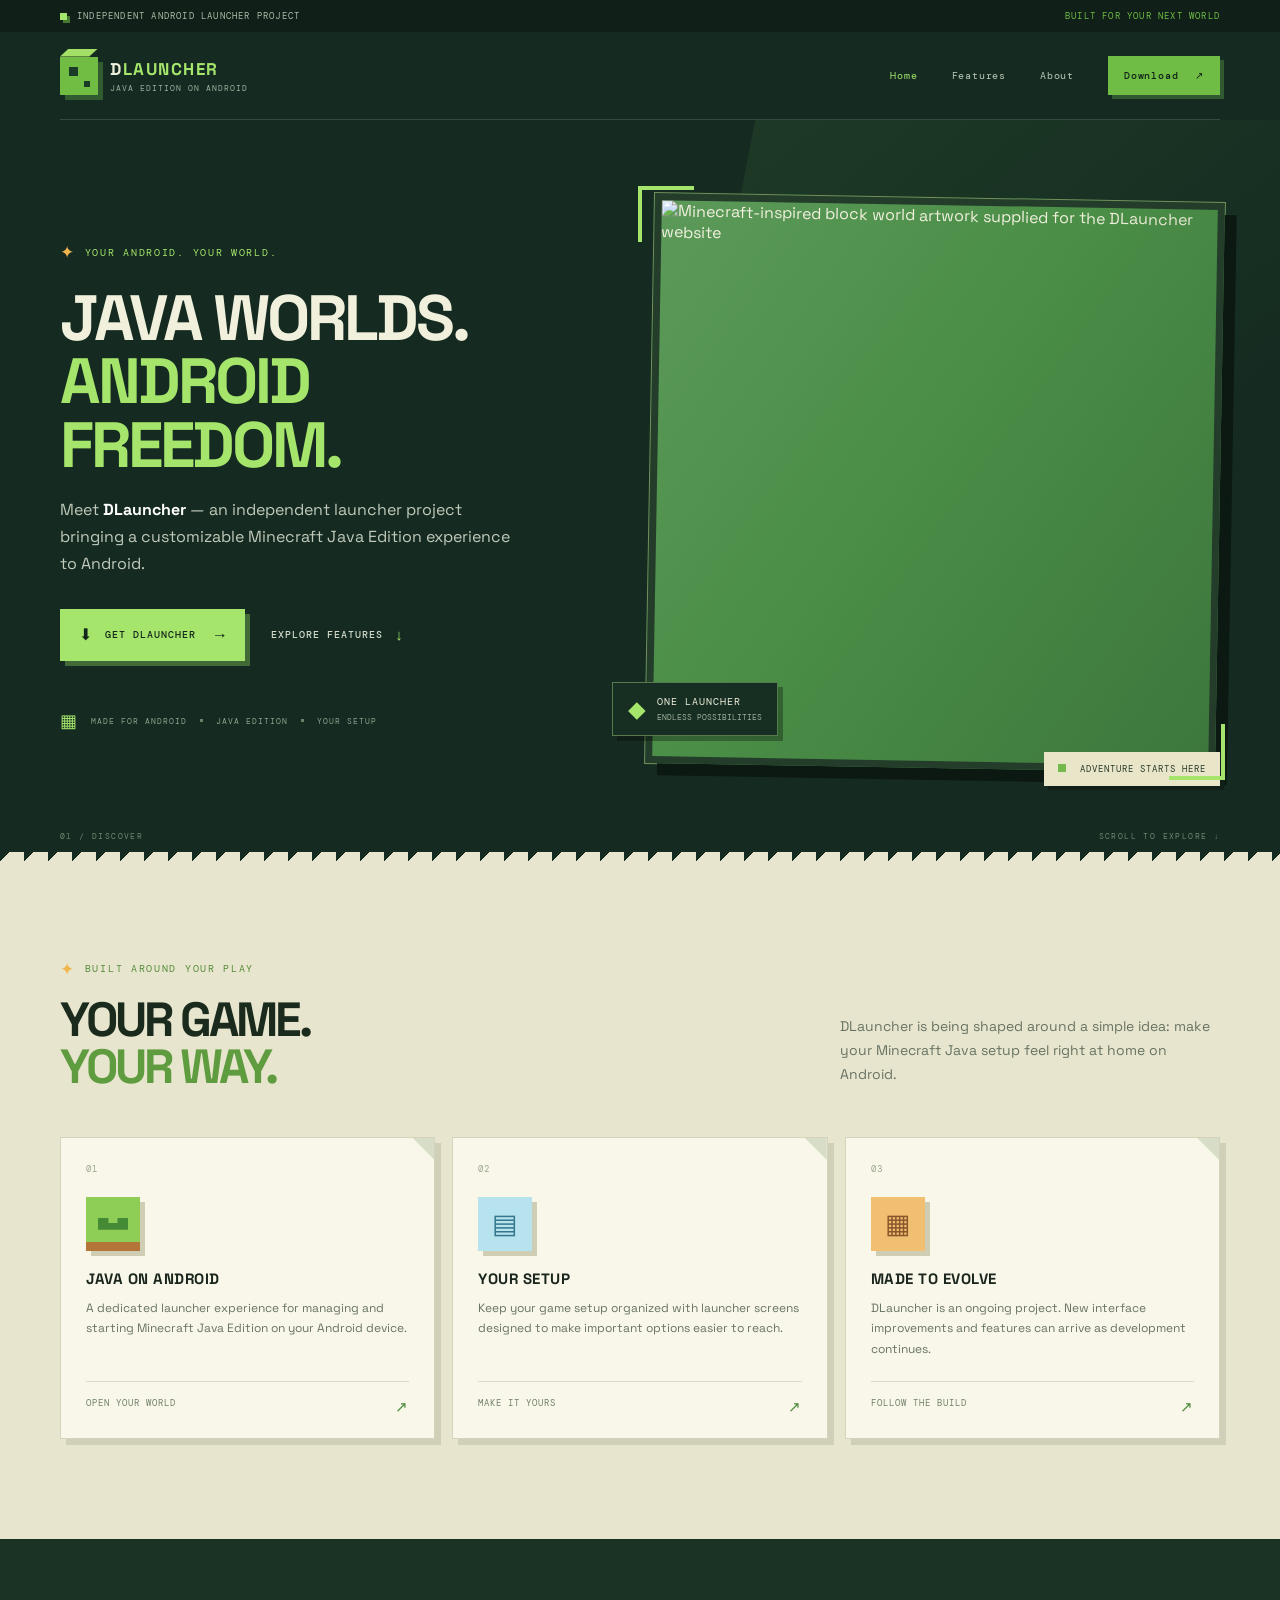
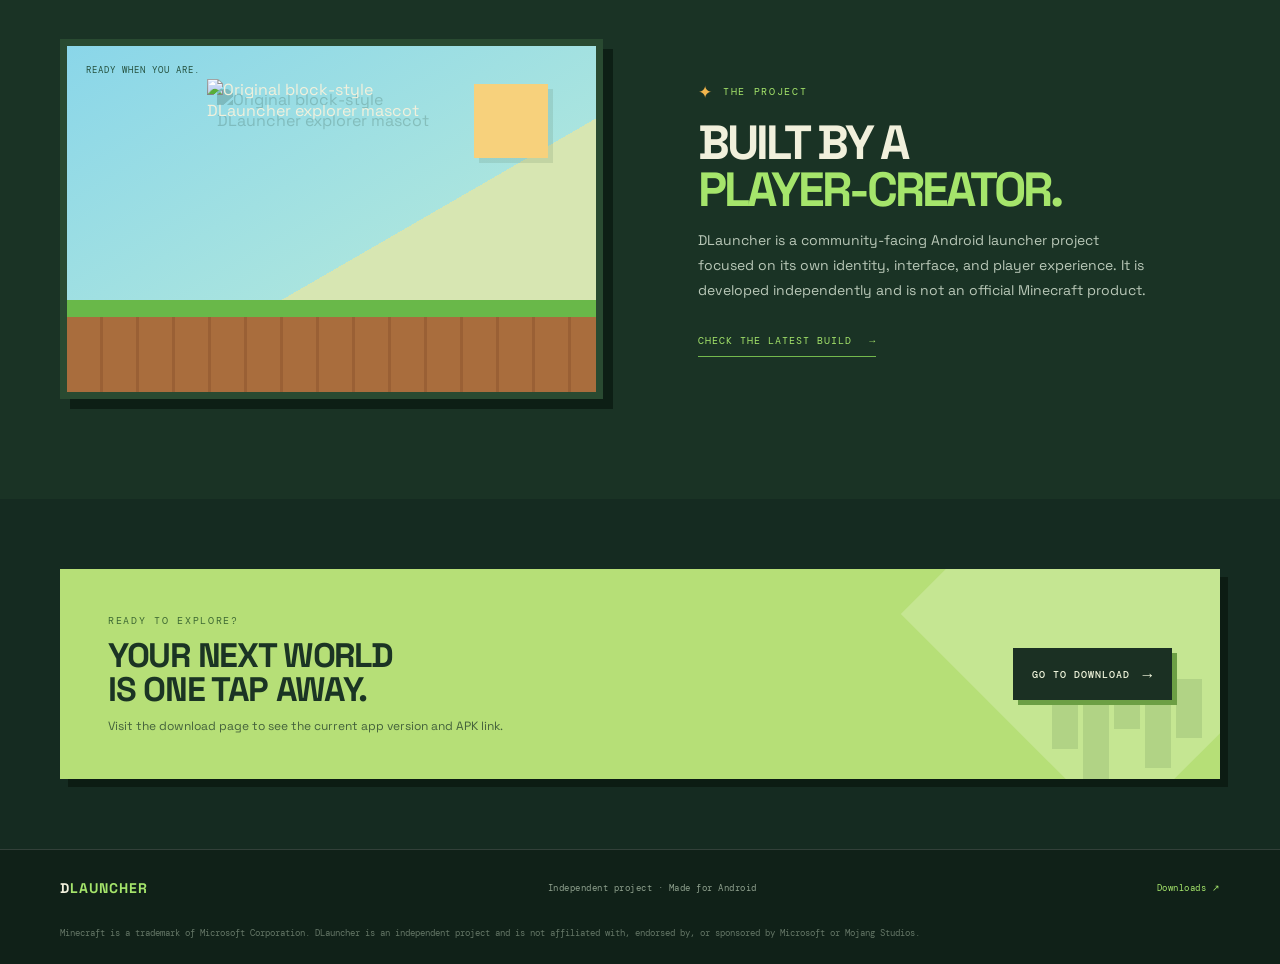
==== index.html @ 3d2bab4a "Add files via upload" ====
<!doctype html>
<html lang="en">
<head>
  <meta charset="utf-8">
  <meta name="viewport" content="width=device-width, initial-scale=1">
  <meta name="theme-color" content="#152b21">
  <meta name="description" content="DLauncher is an independent Android launcher project for Minecraft Java Edition. Explore the project and download the latest APK.">
  <meta property="og:title" content="DLauncher — Java worlds on Android">
  <meta property="og:description" content="A custom Android launcher experience for Minecraft Java Edition.">
  <meta property="og:image" content="assets/dlauncher-hero.jpg">
  <title>DLauncher — Java worlds on Android</title>
  <link rel="icon" href="assets/favicon.svg" type="image/svg+xml">
  <link rel="stylesheet" href="styles.css">
  <script src="app.js" defer></script>
</head>
<body>
  <div class="top-strip"><span class="pixel-dot"></span> INDEPENDENT ANDROID LAUNCHER PROJECT <span class="top-strip-right">BUILT FOR YOUR NEXT WORLD</span></div>
  <header class="site-header wrap">
    <a class="brand" href="index.html" aria-label="DLauncher home">
      <span class="brand-cube" aria-hidden="true"><i></i><b></b></span>
      <span class="brand-word">D<span>LAUNCHER</span><small>JAVA EDITION ON ANDROID</small></span>
    </a>
    <nav class="main-nav" aria-label="Main navigation">
      <a class="active" href="index.html">Home</a>
      <a href="#features">Features</a>
      <a href="#about">About</a>
      <a class="nav-download" href="download.html">Download <span>↗</span></a>
    </nav>
  </header>

  <main>
    <section class="hero wrap">
      <div class="hero-copy">
        <div class="eyebrow"><span class="eyebrow-mark">✦</span> YOUR ANDROID. YOUR WORLD.</div>
        <h1>JAVA WORLDS.<br><span>ANDROID FREEDOM.</span></h1>
        <p class="hero-lede">Meet <strong>DLauncher</strong> — an independent launcher project bringing a customizable Minecraft Java Edition experience to Android.</p>
        <div class="hero-actions">
          <a class="button button-primary" href="download.html"><span class="button-icon">⬇</span> GET DLAUNCHER <span class="button-arrow">→</span></a>
          <a class="button button-quiet" href="#features">EXPLORE FEATURES <span>↓</span></a>
        </div>
        <div class="hero-proof"><span class="proof-icon">▦</span><span>MADE FOR ANDROID</span><span class="proof-divider"></span><span>JAVA EDITION</span><span class="proof-divider"></span><span>YOUR SETUP</span></div>
      </div>
      <div class="hero-art-shell">
        <div class="art-corner art-corner-a"></div><div class="art-corner art-corner-b"></div>
        <div class="hero-art-frame"><img src="assets/dlauncher-hero.jpg" alt="Minecraft-inspired block world artwork supplied for the DLauncher website"></div>
        <div class="art-label"><span class="label-square"></span> ADVENTURE STARTS HERE</div>
        <div class="floating-chip"><span class="chip-cube">◆</span><span><b>ONE LAUNCHER</b><small>ENDLESS POSSIBILITIES</small></span></div>
      </div>
      <div class="hero-bottom-line"><span>01 / DISCOVER</span><span>SCROLL TO EXPLORE ↓</span></div>
    </section>

    <section class="feature-section" id="features">
      <div class="wrap section-inner">
        <div class="section-heading">
          <div><div class="eyebrow"><span class="eyebrow-mark">✦</span> BUILT AROUND YOUR PLAY</div><h2>YOUR GAME.<br><span>YOUR WAY.</span></h2></div>
          <p>DLauncher is being shaped around a simple idea: make your Minecraft Java setup feel right at home on Android.</p>
        </div>
        <div class="feature-grid">
          <article class="feature-card feature-green"><div class="feature-number">01</div><div class="feature-icon icon-grass"><span></span></div><h3>JAVA ON ANDROID</h3><p>A dedicated launcher experience for managing and starting Minecraft Java Edition on your Android device.</p><div class="card-bottom">OPEN YOUR WORLD <span>↗</span></div></article>
          <article class="feature-card feature-blue"><div class="feature-number">02</div><div class="feature-icon icon-sliders">▤</div><h3>YOUR SETUP</h3><p>Keep your game setup organized with launcher screens designed to make important options easier to reach.</p><div class="card-bottom">MAKE IT YOURS <span>↗</span></div></article>
          <article class="feature-card feature-orange"><div class="feature-number">03</div><div class="feature-icon icon-cube">▦</div><h3>MADE TO EVOLVE</h3><p>DLauncher is an ongoing project. New interface improvements and features can arrive as development continues.</p><div class="card-bottom">FOLLOW THE BUILD <span>↗</span></div></article>
        </div>
      </div>
    </section>

    <section class="showcase-section" id="about">
      <div class="wrap showcase-grid">
        <div class="mascot-panel">
          <div class="mascot-sun"></div><div class="mascot-ground"></div>
          <img src="assets/dlauncher-mascot.svg" alt="Original block-style DLauncher explorer mascot">
          <span class="mascot-caption">READY WHEN YOU ARE.</span>
        </div>
        <div class="showcase-copy"><div class="eyebrow"><span class="eyebrow-mark">✦</span> THE PROJECT</div><h2>BUILT BY A<br><span>PLAYER-CREATOR.</span></h2><p>DLauncher is a community-facing Android launcher project focused on its own identity, interface, and player experience. It is developed independently and is not an official Minecraft product.</p><a class="text-link" href="download.html">CHECK THE LATEST BUILD <span>→</span></a></div>
      </div>
    </section>

    <section class="download-banner wrap">
      <div class="banner-blocks" aria-hidden="true"><i></i><i></i><i></i><i></i><i></i></div>
      <div><div class="eyebrow eyebrow-light">READY TO EXPLORE?</div><h2>YOUR NEXT WORLD<br>IS ONE TAP AWAY.</h2><p>Visit the download page to see the current app version and APK link.</p></div>
      <a class="button button-dark" href="download.html">GO TO DOWNLOAD <span>→</span></a>
    </section>
  </main>

  <footer class="site-footer"><div class="wrap footer-inner"><a class="footer-brand" href="index.html">D<span>LAUNCHER</span></a><p>Independent project · Made for Android</p><a href="download.html">Downloads ↗</a></div><div class="wrap legal-note">Minecraft is a trademark of Microsoft Corporation. DLauncher is an independent project and is not affiliated with, endorsed by, or sponsored by Microsoft or Mojang Studios.</div></footer>
</body>
</html>
---- styles.css ----
@import url('https://fonts.googleapis.com/css2?family=DM+Mono:wght@400;500&family=Space+Grotesk:wght@400;500;600;700&display=swap');
:root{--forest:#152b21;--forest2:#203d2d;--green:#6fbd45;--lime:#a5e56b;--cream:#f1f0dc;--paper:#e7e5cd;--ink:#19251d;--muted:#aeb9a8;--line:rgba(255,255,255,.14);--orange:#f0a347;--blue:#6bc8ed;--mono:'DM Mono','Courier New',monospace;--display:'Space Grotesk',Arial,sans-serif}
*{box-sizing:border-box}html{scroll-behavior:smooth}body{margin:0;background:var(--forest);color:var(--cream);font-family:var(--display);overflow-x:hidden}a{color:inherit;text-decoration:none}.wrap{width:min(1160px,calc(100% - 48px));margin-inline:auto}.top-strip{height:32px;padding:0 max(24px,calc((100% - 1160px)/2));display:flex;align-items:center;gap:10px;background:#101f18;color:#aebba9;font:9px var(--mono);letter-spacing:1.2px}.top-strip-right{margin-left:auto;color:#6fbd45}.pixel-dot{width:7px;height:7px;background:var(--lime);box-shadow:3px 3px 0 #467a31}.site-header{height:88px;display:flex;align-items:center;justify-content:space-between;border-bottom:1px solid var(--line)}.brand{display:flex;align-items:center;gap:12px}.brand-cube{position:relative;width:38px;height:38px;background:#71bd44;transform:rotate(0deg);box-shadow:5px 5px 0 #315c31}.brand-cube:before{content:'';position:absolute;left:0;top:-8px;width:38px;height:8px;background:#a4df68;clip-path:polygon(0 100%,23% 0,100% 0,77% 100%)}.brand-cube i{position:absolute;width:9px;height:9px;left:9px;top:10px;background:#193b27}.brand-cube b{position:absolute;width:6px;height:6px;right:8px;bottom:8px;background:#193b27}.brand-word{font:700 17px var(--display);letter-spacing:1.5px}.brand-word>span{color:var(--lime)}.brand-word small{display:block;margin-top:3px;color:#9dad9c;font:8px var(--mono);letter-spacing:1px}.main-nav{display:flex;align-items:center;gap:34px;color:#bdc8b9;font:10px var(--mono);letter-spacing:.8px}.main-nav a{transition:color .2s}.main-nav a:hover,.main-nav a.active{color:var(--lime)}.main-nav .nav-download{padding:13px 16px;background:var(--green);color:#102117;box-shadow:4px 4px 0 #315a31;font-weight:500}.nav-download span{margin-left:10px}.hero{position:relative;min-height:600px;padding:66px 0 76px;display:grid;grid-template-columns:.95fr 1.05fr;align-items:center;gap:52px}.hero:before{content:'';position:absolute;z-index:-1;right:-13vw;top:0;width:58vw;height:100%;background:linear-gradient(140deg,rgba(87,158,72,.14),transparent 58%);clip-path:polygon(15% 0,100% 0,100% 82%,54% 100%,0 76%)}.eyebrow{display:flex;align-items:center;gap:9px;color:var(--lime);font:10px var(--mono);letter-spacing:1.7px}.eyebrow-mark{font-size:17px;color:#f1b54d}.hero h1,.section-heading h2,.showcase-copy h2,.download-intro h1,.download-banner h2{margin:24px 0 19px;font:700 clamp(38px,5vw,67px)/.99 var(--display);letter-spacing:-3px}.hero h1 span,.section-heading h2 span,.showcase-copy h2 span,.download-intro h1 span{color:var(--lime)}.hero-lede{max-width:450px;color:#c1cabb;font-size:16px;line-height:1.7}.hero-lede strong{color:white}.hero-actions{display:flex;flex-wrap:wrap;align-items:center;gap:22px;margin-top:31px}.button{min-height:52px;padding:0 19px;display:inline-flex;align-items:center;justify-content:center;gap:12px;font:500 10px var(--mono);letter-spacing:1px;transition:transform .2s,filter .2s;cursor:pointer}.button:hover{transform:translate(-2px,-2px);filter:brightness(1.08)}.button-primary{background:var(--lime);color:#15271c;box-shadow:5px 5px 0 #416a36}.button-icon{font-size:16px}.button-arrow{font-size:16px;margin-left:7px}.button-quiet{padding-inline:4px;color:#d1d9cb}.button-quiet span{color:var(--lime);font-size:15px}.hero-proof{display:flex;align-items:center;gap:13px;margin-top:48px;color:#8fa18d;font:8px var(--mono);letter-spacing:1px}.proof-icon{font-size:18px;color:var(--lime)}.proof-divider{width:3px;height:3px;background:#688268}.hero-art-shell{position:relative;padding:12px 0 20px 12px}.hero-art-frame{position:relative;overflow:hidden;border:7px solid #243d2b;box-shadow:12px 12px 0 #0b1912,0 0 0 1px #71915b;transform:rotate(1deg);background:#4a8e47}.hero-art-frame:after{content:'';position:absolute;inset:0;pointer-events:none;background:linear-gradient(125deg,rgba(255,255,255,.1),transparent 45%,rgba(5,18,12,.19))}.hero-art-frame img{display:block;width:100%;aspect-ratio:1/1;object-fit:cover}.art-corner{position:absolute;width:56px;height:56px;border:4px solid var(--lime);z-index:2}.art-corner-a{top:0;left:0;border-right:0;border-bottom:0}.art-corner-b{bottom:8px;right:-5px;border-left:0;border-top:0}.art-label{position:absolute;right:0;bottom:2px;background:#e9e5c9;color:#273b28;padding:11px 14px;font:9px var(--mono);letter-spacing:1px;box-shadow:4px 4px 0 #101f18}.label-square{display:inline-block;width:8px;height:8px;margin-right:8px;background:#70b94a}.floating-chip{position:absolute;left:-26px;bottom:52px;display:flex;align-items:center;gap:11px;padding:11px 15px;background:#172e22;border:1px solid #577a4d;box-shadow:5px 5px 0 rgba(0,0,0,.3)}.chip-cube{color:var(--lime);font-size:23px}.floating-chip b,.floating-chip small{display:block}.floating-chip b{font:10px var(--mono);letter-spacing:1px}.floating-chip small{margin-top:4px;color:#9eae9b;font:8px var(--mono)}.hero-bottom-line{position:absolute;bottom:23px;left:0;right:0;display:flex;justify-content:space-between;color:#718673;font:8px var(--mono);letter-spacing:1.4px}.feature-section{background:var(--paper);color:var(--ink);padding:94px 0 100px;position:relative}.feature-section:before{content:'';height:12px;position:absolute;top:-12px;left:0;right:0;background:linear-gradient(135deg,transparent 25%,var(--paper) 25%) 0 0/24px 12px repeat-x}.section-heading{display:flex;justify-content:space-between;align-items:end;margin-bottom:46px}.section-heading .eyebrow{color:#548c39}.section-heading h2,.showcase-copy h2{font-size:48px;margin:16px 0 0;color:#1a2b1e}.section-heading h2 span,.showcase-copy h2 span{color:#5e9c3f}.section-heading>p{max-width:380px;margin:0 0 4px;color:#687364;font-size:14px;line-height:1.7}.feature-grid{display:grid;grid-template-columns:repeat(3,1fr);gap:17px}.feature-card{min-height:300px;padding:25px 25px 21px;position:relative;background:#f8f7e9;border:1px solid #d4d4bc;box-shadow:6px 6px 0 #d0d0b9;display:flex;flex-direction:column}.feature-card:after{content:'';position:absolute;right:0;top:0;width:22px;height:22px;background:#d8ddc8;clip-path:polygon(0 0,100% 0,100% 100%)}.feature-number{color:#9da58f;font:9px var(--mono);letter-spacing:1px}.feature-icon{width:54px;height:54px;margin:22px 0 18px;display:grid;place-items:center;font-size:27px}.icon-grass{background:#8fce56;box-shadow:inset 0 -9px #b47638,5px 5px 0 #cfceb4}.icon-grass span{width:30px;height:12px;background:#458b36;clip-path:polygon(0 100%,0 0,35% 0,35% 45%,65% 45%,65% 0,100% 0,100% 100%)}.icon-sliders{background:#b7e3ef;color:#34768b;box-shadow:5px 5px 0 #cfceb4}.icon-cube{background:#f1bf72;color:#8b562b;box-shadow:5px 5px 0 #cfceb4}.feature-card h3{margin:0 0 10px;font:700 15px var(--display);letter-spacing:.5px}.feature-card p{margin:0 0 22px;color:#687364;font-size:12px;line-height:1.7}.card-bottom{margin-top:auto;padding-top:15px;border-top:1px solid #d9dbc9;color:#718069;font:9px var(--mono);letter-spacing:1px}.card-bottom span{float:right;color:#4c8a39;font-size:15px}.showcase-section{padding:100px 0;background:#1a3325;overflow:hidden}.showcase-grid{display:grid;grid-template-columns:1.02fr .98fr;align-items:center;gap:95px}.mascot-panel{height:360px;position:relative;overflow:hidden;background:linear-gradient(150deg,#8ad6e9 0%,#a9e4df 58%,#d7e6b2 58%);border:7px solid #294a31;box-shadow:10px 10px 0 #0d1f15}.mascot-sun{position:absolute;width:74px;height:74px;right:48px;top:38px;background:#f7d17c;box-shadow:5px 5px 0 rgba(73,111,74,.15)}.mascot-ground{position:absolute;bottom:0;left:0;right:0;height:92px;background:repeating-linear-gradient(90deg,#a96d3d 0 33px,#9a6035 33px 36px);border-top:17px solid #69b849}.mascot-panel img{position:absolute;width:250px;height:285px;left:50%;bottom:28px;transform:translateX(-50%);filter:drop-shadow(10px 10px 0 rgba(25,53,36,.2))}.mascot-caption{position:absolute;top:18px;left:19px;color:#24513e;font:9px var(--mono);letter-spacing:1px}.showcase-copy .eyebrow{color:var(--lime)}.showcase-copy h2{color:#f1f0dc;font-size:48px}.showcase-copy h2 span{color:var(--lime)}.showcase-copy p{max-width:450px;color:#b9c8b8;font-size:14px;line-height:1.8}.text-link{display:inline-block;margin-top:17px;padding-bottom:9px;border-bottom:1px solid #73b94d;color:var(--lime);font:10px var(--mono);letter-spacing:1px}.text-link span{margin-left:10px}.download-banner{position:relative;margin-top:70px;margin-bottom:70px;padding:45px 48px;display:flex;justify-content:space-between;align-items:center;gap:26px;background:#b6df77;color:#1b3424;box-shadow:8px 8px 0 #0c1c13;overflow:hidden}.download-banner:before{content:'';position:absolute;right:-55px;top:-110px;width:310px;height:310px;background:rgba(255,255,255,.2);transform:rotate(45deg)}.download-banner h2{font-size:34px;letter-spacing:-1.3px;margin:12px 0}.download-banner p{margin:0;color:#43613b;font-size:12px}.eyebrow-light{color:#3e6933}.button-dark{position:relative;z-index:1;white-space:nowrap;background:#1b3023;color:#eff4db;box-shadow:5px 5px 0 #6c9f44}.button-dark span{font-size:16px}.banner-blocks{position:absolute;right:18px;bottom:-4px;display:flex;gap:5px;opacity:.13}.banner-blocks i{width:26px;height:70px;background:#345b34}.banner-blocks i:nth-child(2){height:104px}.banner-blocks i:nth-child(3){height:50px}.banner-blocks i:nth-child(4){height:89px}.banner-blocks i:nth-child(5){height:59px}.site-footer{border-top:1px solid var(--line);background:#102118}.footer-inner{min-height:76px;display:flex;align-items:center;justify-content:space-between;gap:20px}.footer-brand{font:700 14px var(--display);letter-spacing:1px}.footer-brand span{color:var(--lime)}.footer-inner p,.footer-inner>a:last-child{color:#8fa18e;font:9px var(--mono);letter-spacing:.5px}.footer-inner>a:last-child{color:var(--lime)}.legal-note{padding:0 0 22px;color:#657767;font:9px/1.7 var(--mono)}
/* download page */
.download-main{padding-top:35px;padding-bottom:76px}.back-link{color:#91a58c;font:9px var(--mono);letter-spacing:1px}.download-layout{display:grid;grid-template-columns:.95fr 1.05fr;gap:80px;align-items:center;padding:46px 0 42px}.download-intro h1{font-size:65px}.download-intro>p{max-width:390px;color:#bdc8b9;font-size:15px;line-height:1.7}.download-mascot{display:flex;align-items:center;gap:12px;margin-top:25px;color:var(--lime);font:9px/1.7 var(--mono);letter-spacing:1px}.download-mascot img{width:92px;height:104px;object-fit:contain;object-position:center bottom}.download-card{background:#f0efdc;color:#1c2d20;padding:27px 29px 25px;box-shadow:9px 9px 0 #0b1a11;position:relative}.download-card:before{content:'';position:absolute;left:-7px;top:16px;bottom:-7px;width:7px;background:#6e9c4c}.download-card-top{display:flex;align-items:center;justify-content:space-between;border-bottom:1px solid #d2d3bf;padding-bottom:18px}.download-tag{display:flex;align-items:center;gap:8px;color:#527e3c;font:9px var(--mono);letter-spacing:1px}.download-tag i{width:7px;height:7px;background:#73b94d;box-shadow:2px 2px 0 #c4d9a8}.download-dots{color:#9ca58f;letter-spacing:3px}.app-identity{display:flex;align-items:center;gap:16px;padding:23px 0}.app-icon{width:64px;height:64px;display:grid;place-items:center;background:#70b849;box-shadow:5px 5px 0 #477c37,inset 0 -9px #548f3c}.app-icon-cube{font:700 34px var(--display);color:#f1f2d9;text-shadow:3px 3px #284e31}.app-identity h2{margin:0 0 4px;font:700 22px var(--display)}.app-identity p{margin:0;color:#788171;font-size:11px}.version-panel{display:grid;grid-template-columns:1fr auto;align-items:center;padding:17px 16px;background:#e3e5ce;border:1px solid #d4d8bd}.version-label{grid-column:1/2;color:#78846b;font:8px var(--mono);letter-spacing:1.2px}.version-panel strong{grid-column:1/2;margin-top:5px;font:700 23px var(--display);color:#2d4a2d}.version-status{grid-column:2/3;grid-row:1/3;padding:7px 9px;background:#d0e3b9;color:#4a7434;font:8px var(--mono);text-align:center}.download-facts{display:grid;grid-template-columns:repeat(3,1fr);gap:10px;padding:19px 0}.download-facts div{display:flex;flex-direction:column;gap:6px}.download-facts span{color:#87907e;font:8px var(--mono);letter-spacing:.7px}.download-facts b{font:600 10px var(--display)}.download-button{width:100%;min-height:58px;font-size:11px}.download-help{margin:14px 0 0;text-align:center;color:#85907d;font:9px/1.5 var(--mono)}.is-disabled{opacity:.5;pointer-events:none}.release-notes{margin-top:22px;padding-top:17px;border-top:1px solid #d2d3bf}.release-notes h3{margin:0 0 10px;font:9px var(--mono);letter-spacing:1px;color:#527e3c}.release-notes ul{margin:0;padding-left:17px;color:#697565;font-size:11px;line-height:1.8}.install-note{display:flex;gap:15px;align-items:flex-start;padding:19px 21px;border:1px solid rgba(193,211,177,.2);background:rgba(255,255,255,.025)}.install-icon{width:25px;height:25px;flex:0 0 25px;display:grid;place-items:center;background:#e7ae50;color:#26351f;font-weight:700}.install-note h3{margin:1px 0 7px;font:10px var(--mono);letter-spacing:1px;color:#eab45e}.install-note p{margin:0;color:#9eaf9c;font-size:11px;line-height:1.7}.independent-note{margin-top:19px;color:#6f8170;font:9px/1.7 var(--mono)}.download-page .site-footer{margin-top:0}
@media(max-width:850px){.hero{gap:25px;grid-template-columns:.95fr 1.05fr}.hero h1{font-size:47px}.hero-proof{gap:8px;font-size:7px}.floating-chip{left:-9px}.download-layout{gap:38px}.showcase-grid{gap:45px}}
@media(max-width:650px){.wrap{width:min(100% - 34px,520px)}.top-strip{padding:0 17px;font-size:7px;letter-spacing:.7px}.top-strip-right{font-size:7px}.site-header{height:74px}.brand-cube{width:31px;height:31px}.brand-cube:before{width:31px}.brand-word{font-size:14px}.brand-word small{font-size:7px}.main-nav{gap:14px;font-size:8px}.main-nav a:nth-child(2),.main-nav a:nth-child(3){display:none}.main-nav .nav-download{padding:11px 12px}.hero{display:flex;flex-direction:column;align-items:stretch;gap:38px;padding:54px 0 65px}.hero h1{font-size:clamp(43px,12vw,60px);letter-spacing:-2.5px}.hero-lede{font-size:14px}.hero-art-shell{width:91%;align-self:center;margin-bottom:8px}.hero-art-frame img{aspect-ratio:1/1}.hero-proof{margin-top:31px;flex-wrap:wrap}.hero-bottom-line{bottom:22px}.feature-section{padding:70px 0}.section-heading{display:block;margin-bottom:29px}.section-heading h2,.showcase-copy h2{font-size:39px}.section-heading>p{margin-top:17px;font-size:13px}.feature-grid{grid-template-columns:1fr;gap:16px}.feature-card{min-height:250px}.showcase-section{padding:68px 0}.showcase-grid{grid-template-columns:1fr;gap:42px}.mascot-panel{height:320px}.mascot-panel img{height:260px;width:230px}.showcase-copy p{font-size:13px}.download-banner{margin-top:48px;margin-bottom:50px;padding:31px 25px;display:block}.download-banner h2{font-size:29px}.download-banner p{max-width:270px;line-height:1.6}.download-banner .button{margin-top:23px}.footer-inner{padding:18px 0;flex-wrap:wrap;gap:10px}.footer-inner p{order:3;width:100%;margin:0}.legal-note{font-size:8px;padding-bottom:17px}.download-main{padding-top:25px;padding-bottom:48px}.download-layout{grid-template-columns:1fr;gap:22px;padding:35px 0}.download-intro h1{font-size:52px;margin:16px 0 12px}.download-intro>p{font-size:13px}.download-mascot{display:none}.download-card{padding:22px 19px}.version-panel strong{font-size:21px}.download-facts b{font-size:9px}.install-note{padding:16px}.download-page .footer-inner{min-height:72px}}
@media(prefers-reduced-motion:reduce){html{scroll-behavior:auto}*,*:before,*:after{transition:none!important}}
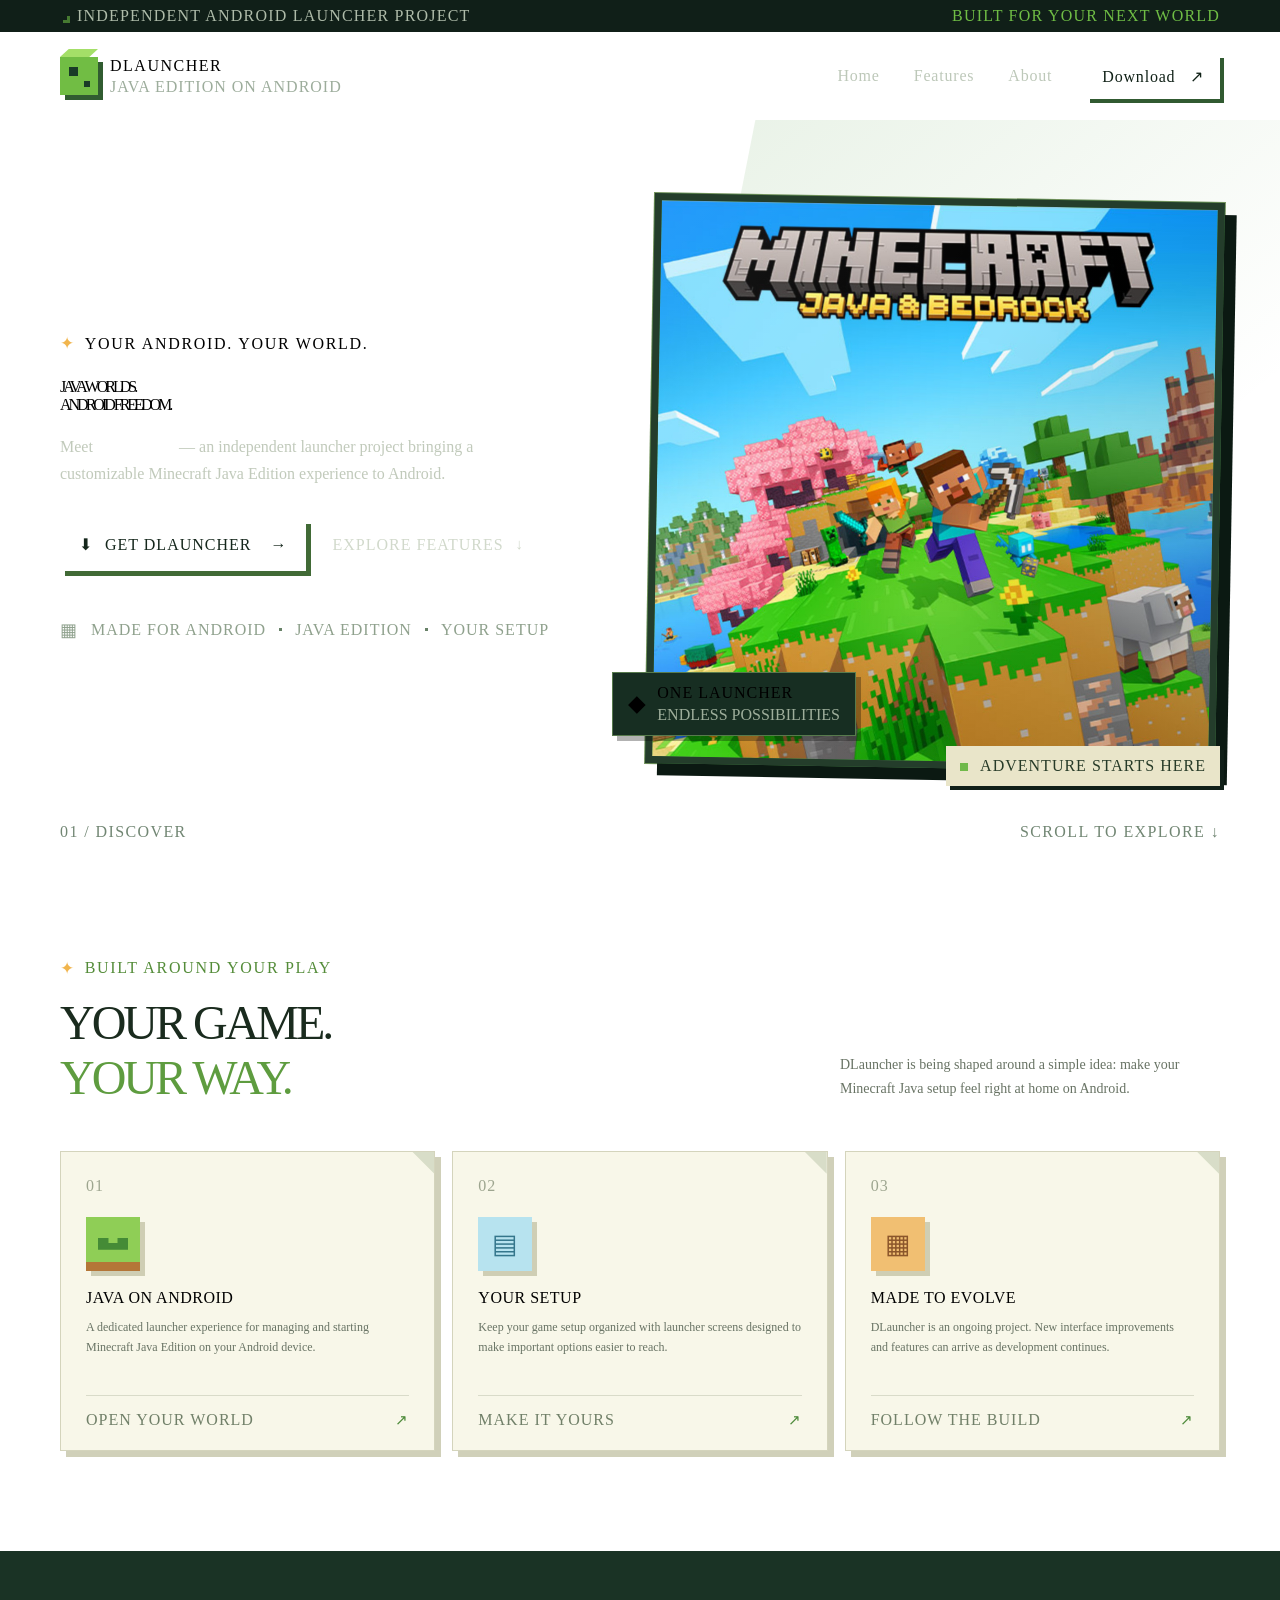
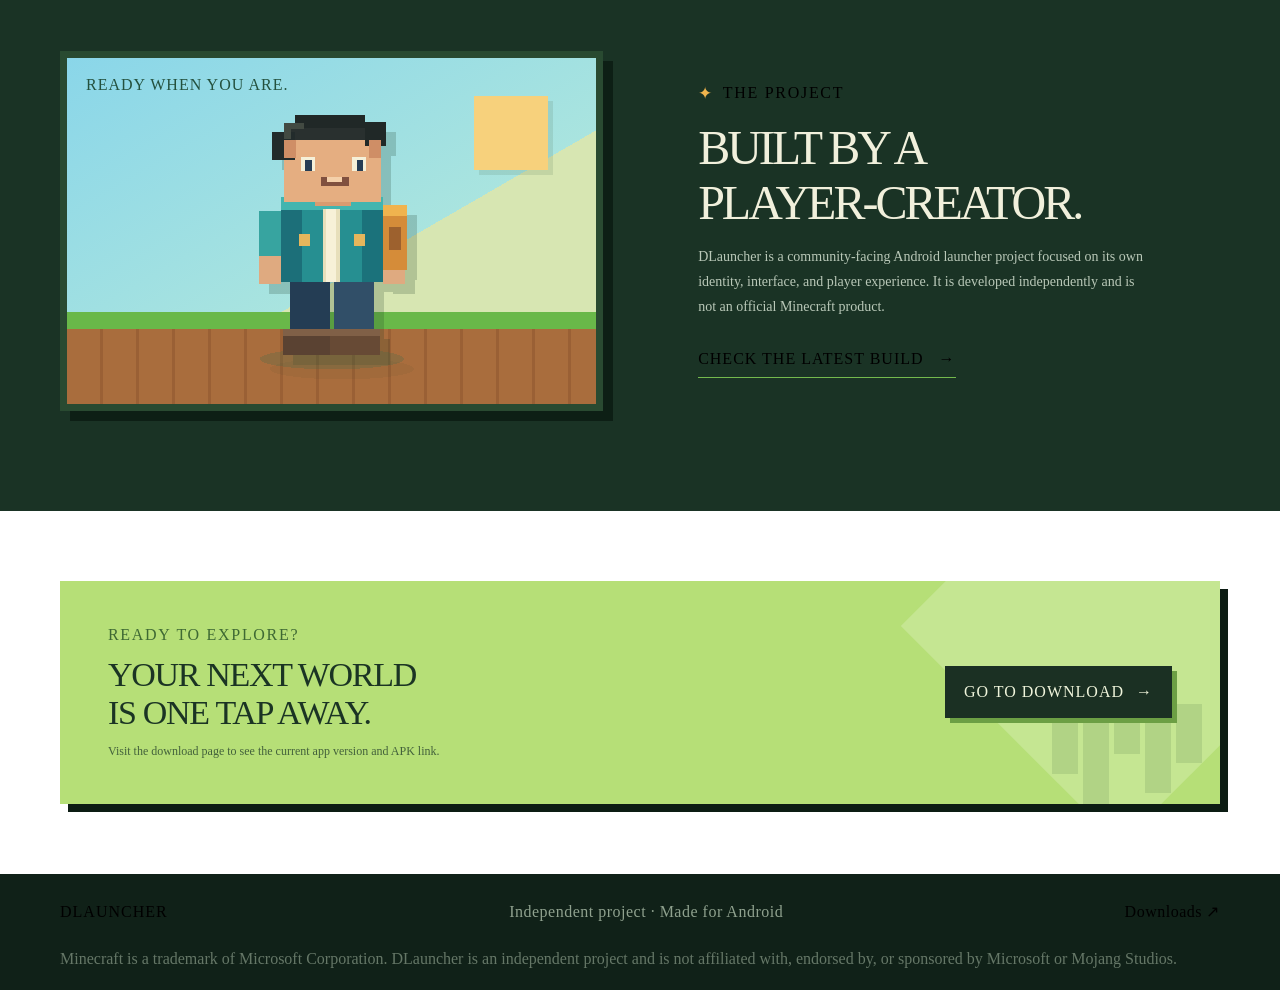
==== commit 4fa8809c: "Add files via upload" ====
--- a/index.html
+++ b/index.html
@@ -5,26 +5,34 @@
   <meta name="viewport" content="width=device-width, initial-scale=1">
   <meta name="theme-color" content="#152b21">
   <meta name="description" content="DLauncher is an independent Android launcher project for Minecraft Java Edition. Explore the project and download the latest APK.">
-  <meta property="og:title" content="DLauncher — Java worlds on Android">
-  <meta property="og:description" content="A custom Android launcher experience for Minecraft Java Edition.">
-  <meta property="og:image" content="assets/dlauncher-hero.jpg">
   <title>DLauncher — Java worlds on Android</title>
-  <link rel="icon" href="assets/favicon.svg" type="image/svg+xml">
-  <link rel="stylesheet" href="styles.css">
-  <script src="app.js" defer></script>
+  <style>
+500&family=Space+Grotesk:wght@400;500;600;700&display=swap');
+:root{--forest:#152b21;--forest2:#203d2d;--green:#6fbd45;--lime:#a5e56b;--cream:#f1f0dc;--paper:#e7e5cd;--ink:#19251d;--muted:#aeb9a8;--line:rgba(255,255,255,.14);--orange:#f0a347;--blue:#6bc8ed;--mono:'DM Mono','Courier New',monospace;--display:'Space Grotesk',Arial,sans-serif}
+*{box-sizing:border-box}html{scroll-behavior:smooth}body{margin:0;background:var(--forest);color:var(--cream);font-family:var(--display);overflow-x:hidden}a{color:inherit;text-decoration:none}.wrap{width:min(1160px,calc(100% - 48px));margin-inline:auto}.top-strip{height:32px;padding:0 max(24px,calc((100% - 1160px)/2));display:flex;align-items:center;gap:10px;background:#101f18;color:#aebba9;font:9px var(--mono);letter-spacing:1.2px}.top-strip-right{margin-left:auto;color:#6fbd45}.pixel-dot{width:7px;height:7px;background:var(--lime);box-shadow:3px 3px 0 #467a31}.site-header{height:88px;display:flex;align-items:center;justify-content:space-between;border-bottom:1px solid var(--line)}.brand{display:flex;align-items:center;gap:12px}.brand-cube{position:relative;width:38px;height:38px;background:#71bd44;transform:rotate(0deg);box-shadow:5px 5px 0 #315c31}.brand-cube:before{content:'';position:absolute;left:0;top:-8px;width:38px;height:8px;background:#a4df68;clip-path:polygon(0 100%,23% 0,100% 0,77% 100%)}.brand-cube i{position:absolute;width:9px;height:9px;left:9px;top:10px;background:#193b27}.brand-cube b{position:absolute;width:6px;height:6px;right:8px;bottom:8px;background:#193b27}.brand-word{font:700 17px var(--display);letter-spacing:1.5px}.brand-word>span{color:var(--lime)}.brand-word small{display:block;margin-top:3px;color:#9dad9c;font:8px var(--mono);letter-spacing:1px}.main-nav{display:flex;align-items:center;gap:34px;color:#bdc8b9;font:10px var(--mono);letter-spacing:.8px}.main-nav a{transition:color .2s}.main-nav a:hover,.main-nav a.active{color:var(--lime)}.main-nav .nav-download{padding:13px 16px;background:var(--green);color:#102117;box-shadow:4px 4px 0 #315a31;font-weight:500}.nav-download span{margin-left:10px}.hero{position:relative;min-height:600px;padding:66px 0 76px;display:grid;grid-template-columns:.95fr 1.05fr;align-items:center;gap:52px}.hero:before{content:'';position:absolute;z-index:-1;right:-13vw;top:0;width:58vw;height:100%;background:linear-gradient(140deg,rgba(87,158,72,.14),transparent 58%);clip-path:polygon(15% 0,100% 0,100% 82%,54% 100%,0 76%)}.eyebrow{display:flex;align-items:center;gap:9px;color:var(--lime);font:10px var(--mono);letter-spacing:1.7px}.eyebrow-mark{font-size:17px;color:#f1b54d}.hero h1,.section-heading h2,.showcase-copy h2,.download-intro h1,.download-banner h2{margin:24px 0 19px;font:700 clamp(38px,5vw,67px)/.99 var(--display);letter-spacing:-3px}.hero h1 span,.section-heading h2 span,.showcase-copy h2 span,.download-intro h1 span{color:var(--lime)}.hero-lede{max-width:450px;color:#c1cabb;font-size:16px;line-height:1.7}.hero-lede strong{color:white}.hero-actions{display:flex;flex-wrap:wrap;align-items:center;gap:22px;margin-top:31px}.button{min-height:52px;padding:0 19px;display:inline-flex;align-items:center;justify-content:center;gap:12px;font:500 10px var(--mono);letter-spacing:1px;transition:transform .2s,filter .2s;cursor:pointer}.button:hover{transform:translate(-2px,-2px);filter:brightness(1.08)}.button-primary{background:var(--lime);color:#15271c;box-shadow:5px 5px 0 #416a36}.button-icon{font-size:16px}.button-arrow{font-size:16px;margin-left:7px}.button-quiet{padding-inline:4px;color:#d1d9cb}.button-quiet span{color:var(--lime);font-size:15px}.hero-proof{display:flex;align-items:center;gap:13px;margin-top:48px;color:#8fa18d;font:8px var(--mono);letter-spacing:1px}.proof-icon{font-size:18px;color:var(--lime)}.proof-divider{width:3px;height:3px;background:#688268}.hero-art-shell{position:relative;padding:12px 0 20px 12px}.hero-art-frame{position:relative;overflow:hidden;border:7px solid #243d2b;box-shadow:12px 12px 0 #0b1912,0 0 0 1px #71915b;transform:rotate(1deg);background:#4a8e47}.hero-art-frame:after{content:'';position:absolute;inset:0;pointer-events:none;background:linear-gradient(125deg,rgba(255,255,255,.1),transparent 45%,rgba(5,18,12,.19))}.hero-art-frame img{display:block;width:100%;aspect-ratio:1/1;object-fit:cover}.art-corner{position:absolute;width:56px;height:56px;border:4px solid var(--lime);z-index:2}.art-corner-a{top:0;left:0;border-right:0;border-bottom:0}.art-corner-b{bottom:8px;right:-5px;border-left:0;border-top:0}.art-label{position:absolute;right:0;bottom:2px;background:#e9e5c9;color:#273b28;padding:11px 14px;font:9px var(--mono);letter-spacing:1px;box-shadow:4px 4px 0 #101f18}.label-square{display:inline-block;width:8px;height:8px;margin-right:8px;background:#70b94a}.floating-chip{position:absolute;left:-26px;bottom:52px;display:flex;align-items:center;gap:11px;padding:11px 15px;background:#172e22;border:1px solid #577a4d;box-shadow:5px 5px 0 rgba(0,0,0,.3)}.chip-cube{color:var(--lime);font-size:23px}.floating-chip b,.floating-chip small{display:block}.floating-chip b{font:10px var(--mono);letter-spacing:1px}.floating-chip small{margin-top:4px;color:#9eae9b;font:8px var(--mono)}.hero-bottom-line{position:absolute;bottom:23px;left:0;right:0;display:flex;justify-content:space-between;color:#718673;font:8px var(--mono);letter-spacing:1.4px}.feature-section{background:var(--paper);color:var(--ink);padding:94px 0 100px;position:relative}.feature-section:before{content:'';height:12px;position:absolute;top:-12px;left:0;right:0;background:linear-gradient(135deg,transparent 25%,var(--paper) 25%) 0 0/24px 12px repeat-x}.section-heading{display:flex;justify-content:space-between;align-items:end;margin-bottom:46px}.section-heading .eyebrow{color:#548c39}.section-heading h2,.showcase-copy h2{font-size:48px;margin:16px 0 0;color:#1a2b1e}.section-heading h2 span,.showcase-copy h2 span{color:#5e9c3f}.section-heading>p{max-width:380px;margin:0 0 4px;color:#687364;font-size:14px;line-height:1.7}.feature-grid{display:grid;grid-template-columns:repeat(3,1fr);gap:17px}.feature-card{min-height:300px;padding:25px 25px 21px;position:relative;background:#f8f7e9;border:1px solid #d4d4bc;box-shadow:6px 6px 0 #d0d0b9;display:flex;flex-direction:column}.feature-card:after{content:'';position:absolute;right:0;top:0;width:22px;height:22px;background:#d8ddc8;clip-path:polygon(0 0,100% 0,100% 100%)}.feature-number{color:#9da58f;font:9px var(--mono);letter-spacing:1px}.feature-icon{width:54px;height:54px;margin:22px 0 18px;display:grid;place-items:center;font-size:27px}.icon-grass{background:#8fce56;box-shadow:inset 0 -9px #b47638,5px 5px 0 #cfceb4}.icon-grass span{width:30px;height:12px;background:#458b36;clip-path:polygon(0 100%,0 0,35% 0,35% 45%,65% 45%,65% 0,100% 0,100% 100%)}.icon-sliders{background:#b7e3ef;color:#34768b;box-shadow:5px 5px 0 #cfceb4}.icon-cube{background:#f1bf72;color:#8b562b;box-shadow:5px 5px 0 #cfceb4}.feature-card h3{margin:0 0 10px;font:700 15px var(--display);letter-spacing:.5px}.feature-card p{margin:0 0 22px;color:#687364;font-size:12px;line-height:1.7}.card-bottom{margin-top:auto;padding-top:15px;border-top:1px solid #d9dbc9;color:#718069;font:9px var(--mono);letter-spacing:1px}.card-bottom span{float:right;color:#4c8a39;font-size:15px}.showcase-section{padding:100px 0;background:#1a3325;overflow:hidden}.showcase-grid{display:grid;grid-template-columns:1.02fr .98fr;align-items:center;gap:95px}.mascot-panel{height:360px;position:relative;overflow:hidden;background:linear-gradient(150deg,#8ad6e9 0%,#a9e4df 58%,#d7e6b2 58%);border:7px solid #294a31;box-shadow:10px 10px 0 #0d1f15}.mascot-sun{position:absolute;width:74px;height:74px;right:48px;top:38px;background:#f7d17c;box-shadow:5px 5px 0 rgba(73,111,74,.15)}.mascot-ground{position:absolute;bottom:0;left:0;right:0;height:92px;background:repeating-linear-gradient(90deg,#a96d3d 0 33px,#9a6035 33px 36px);border-top:17px solid #69b849}.mascot-panel img{position:absolute;width:250px;height:285px;left:50%;bottom:28px;transform:translateX(-50%);filter:drop-shadow(10px 10px 0 rgba(25,53,36,.2))}.mascot-caption{position:absolute;top:18px;left:19px;color:#24513e;font:9px var(--mono);letter-spacing:1px}.showcase-copy .eyebrow{color:var(--lime)}.showcase-copy h2{color:#f1f0dc;font-size:48px}.showcase-copy h2 span{color:var(--lime)}.showcase-copy p{max-width:450px;color:#b9c8b8;font-size:14px;line-height:1.8}.text-link{display:inline-block;margin-top:17px;padding-bottom:9px;border-bottom:1px solid #73b94d;color:var(--lime);font:10px var(--mono);letter-spacing:1px}.text-link span{margin-left:10px}.download-banner{position:relative;margin-top:70px;margin-bottom:70px;padding:45px 48px;display:flex;justify-content:space-between;align-items:center;gap:26px;background:#b6df77;color:#1b3424;box-shadow:8px 8px 0 #0c1c13;overflow:hidden}.download-banner:before{content:'';position:absolute;right:-55px;top:-110px;width:310px;height:310px;background:rgba(255,255,255,.2);transform:rotate(45deg)}.download-banner h2{font-size:34px;letter-spacing:-1.3px;margin:12px 0}.download-banner p{margin:0;color:#43613b;font-size:12px}.eyebrow-light{color:#3e6933}.button-dark{position:relative;z-index:1;white-space:nowrap;background:#1b3023;color:#eff4db;box-shadow:5px 5px 0 #6c9f44}.button-dark span{font-size:16px}.banner-blocks{position:absolute;right:18px;bottom:-4px;display:flex;gap:5px;opacity:.13}.banner-blocks i{width:26px;height:70px;background:#345b34}.banner-blocks i:nth-child(2){height:104px}.banner-blocks i:nth-child(3){height:50px}.banner-blocks i:nth-child(4){height:89px}.banner-blocks i:nth-child(5){height:59px}.site-footer{border-top:1px solid var(--line);background:#102118}.footer-inner{min-height:76px;display:flex;align-items:center;justify-content:space-between;gap:20px}.footer-brand{font:700 14px var(--display);letter-spacing:1px}.footer-brand span{color:var(--lime)}.footer-inner p,.footer-inner>a:last-child{color:#8fa18e;font:9px var(--mono);letter-spacing:.5px}.footer-inner>a:last-child{color:var(--lime)}.legal-note{padding:0 0 22px;color:#657767;font:9px/1.7 var(--mono)}
+/* download page */
+.download-main{padding-top:35px;padding-bottom:76px}.back-link{color:#91a58c;font:9px var(--mono);letter-spacing:1px}.download-layout{display:grid;grid-template-columns:.95fr 1.05fr;gap:80px;align-items:center;padding:46px 0 42px}.download-intro h1{font-size:65px}.download-intro>p{max-width:390px;color:#bdc8b9;font-size:15px;line-height:1.7}.download-mascot{display:flex;align-items:center;gap:12px;margin-top:25px;color:var(--lime);font:9px/1.7 var(--mono);letter-spacing:1px}.download-mascot img{width:92px;height:104px;object-fit:contain;object-position:center bottom}.download-card{background:#f0efdc;color:#1c2d20;padding:27px 29px 25px;box-shadow:9px 9px 0 #0b1a11;position:relative}.download-card:before{content:'';position:absolute;left:-7px;top:16px;bottom:-7px;width:7px;background:#6e9c4c}.download-card-top{display:flex;align-items:center;justify-content:space-between;border-bottom:1px solid #d2d3bf;padding-bottom:18px}.download-tag{display:flex;align-items:center;gap:8px;color:#527e3c;font:9px var(--mono);letter-spacing:1px}.download-tag i{width:7px;height:7px;background:#73b94d;box-shadow:2px 2px 0 #c4d9a8}.download-dots{color:#9ca58f;letter-spacing:3px}.app-identity{display:flex;align-items:center;gap:16px;padding:23px 0}.app-icon{width:64px;height:64px;display:grid;place-items:center;background:#70b849;box-shadow:5px 5px 0 #477c37,inset 0 -9px #548f3c}.app-icon-cube{font:700 34px var(--display);color:#f1f2d9;text-shadow:3px 3px #284e31}.app-identity h2{margin:0 0 4px;font:700 22px var(--display)}.app-identity p{margin:0;color:#788171;font-size:11px}.version-panel{display:grid;grid-template-columns:1fr auto;align-items:center;padding:17px 16px;background:#e3e5ce;border:1px solid #d4d8bd}.version-label{grid-column:1/2;color:#78846b;font:8px var(--mono);letter-spacing:1.2px}.version-panel strong{grid-column:1/2;margin-top:5px;font:700 23px var(--display);color:#2d4a2d}.version-status{grid-column:2/3;grid-row:1/3;padding:7px 9px;background:#d0e3b9;color:#4a7434;font:8px var(--mono);text-align:center}.download-facts{display:grid;grid-template-columns:repeat(3,1fr);gap:10px;padding:19px 0}.download-facts div{display:flex;flex-direction:column;gap:6px}.download-facts span{color:#87907e;font:8px var(--mono);letter-spacing:.7px}.download-facts b{font:600 10px var(--display)}.download-button{width:100%;min-height:58px;font-size:11px}.download-help{margin:14px 0 0;text-align:center;color:#85907d;font:9px/1.5 var(--mono)}.is-disabled{opacity:.5;pointer-events:none}.release-notes{margin-top:22px;padding-top:17px;border-top:1px solid #d2d3bf}.release-notes h3{margin:0 0 10px;font:9px var(--mono);letter-spacing:1px;color:#527e3c}.release-notes ul{margin:0;padding-left:17px;color:#697565;font-size:11px;line-height:1.8}.install-note{display:flex;gap:15px;align-items:flex-start;padding:19px 21px;border:1px solid rgba(193,211,177,.2);background:rgba(255,255,255,.025)}.install-icon{width:25px;height:25px;flex:0 0 25px;display:grid;place-items:center;background:#e7ae50;color:#26351f;font-weight:700}.install-note h3{margin:1px 0 7px;font:10px var(--mono);letter-spacing:1px;color:#eab45e}.install-note p{margin:0;color:#9eaf9c;font-size:11px;line-height:1.7}.independent-note{margin-top:19px;color:#6f8170;font:9px/1.7 var(--mono)}.download-page .site-footer{margin-top:0}
+@media(max-width:850px){.hero{gap:25px;grid-template-columns:.95fr 1.05fr}.hero h1{font-size:47px}.hero-proof{gap:8px;font-size:7px}.floating-chip{left:-9px}.download-layout{gap:38px}.showcase-grid{gap:45px}}
+@media(max-width:650px){.wrap{width:min(100% - 34px,520px)}.top-strip{padding:0 17px;font-size:7px;letter-spacing:.7px}.top-strip-right{font-size:7px}.site-header{height:74px}.brand-cube{width:31px;height:31px}.brand-cube:before{width:31px}.brand-word{font-size:14px}.brand-word small{font-size:7px}.main-nav{gap:14px;font-size:8px}.main-nav a:nth-child(2),.main-nav a:nth-child(3){display:none}.main-nav .nav-download{padding:11px 12px}.hero{display:flex;flex-direction:column;align-items:stretch;gap:38px;padding:54px 0 65px}.hero h1{font-size:clamp(43px,12vw,60px);letter-spacing:-2.5px}.hero-lede{font-size:14px}.hero-art-shell{width:91%;align-self:center;margin-bottom:8px}.hero-art-frame img{aspect-ratio:1/1}.hero-proof{margin-top:31px;flex-wrap:wrap}.hero-bottom-line{bottom:22px}.feature-section{padding:70px 0}.section-heading{display:block;margin-bottom:29px}.section-heading h2,.showcase-copy h2{font-size:39px}.section-heading>p{margin-top:17px;font-size:13px}.feature-grid{grid-template-columns:1fr;gap:16px}.feature-card{min-height:250px}.showcase-section{padding:68px 0}.showcase-grid{grid-template-columns:1fr;gap:42px}.mascot-panel{height:320px}.mascot-panel img{height:260px;width:230px}.showcase-copy p{font-size:13px}.download-banner{margin-top:48px;margin-bottom:50px;padding:31px 25px;display:block}.download-banner h2{font-size:29px}.download-banner p{max-width:270px;line-height:1.6}.download-banner .button{margin-top:23px}.footer-inner{padding:18px 0;flex-wrap:wrap;gap:10px}.footer-inner p{order:3;width:100%;margin:0}.legal-note{font-size:8px;padding-bottom:17px}.download-main{padding-top:25px;padding-bottom:48px}.download-layout{grid-template-columns:1fr;gap:22px;padding:35px 0}.download-intro h1{font-size:52px;margin:16px 0 12px}.download-intro>p{font-size:13px}.download-mascot{display:none}.download-card{padding:22px 19px}.version-panel strong{font-size:21px}.download-facts b{font-size:9px}.install-note{padding:16px}.download-page .footer-inner{min-height:72px}}
+@media(prefers-reduced-motion:reduce){html{scroll-behavior:auto}*,*:before,*:after{transition:none!important}}
+
+[hidden]{display:none!important}
+
+  </style>
 </head>
 <body>
+  <div id="home-view">
   <div class="top-strip"><span class="pixel-dot"></span> INDEPENDENT ANDROID LAUNCHER PROJECT <span class="top-strip-right">BUILT FOR YOUR NEXT WORLD</span></div>
   <header class="site-header wrap">
-    <a class="brand" href="index.html" aria-label="DLauncher home">
+    <a class="brand" href="?page=home" aria-label="DLauncher home">
       <span class="brand-cube" aria-hidden="true"><i></i><b></b></span>
       <span class="brand-word">D<span>LAUNCHER</span><small>JAVA EDITION ON ANDROID</small></span>
     </a>
     <nav class="main-nav" aria-label="Main navigation">
-      <a class="active" href="index.html">Home</a>
-      <a href="#features">Features</a>
-      <a href="#about">About</a>
-      <a class="nav-download" href="download.html">Download <span>↗</span></a>
+      <a class="active" href="?page=home">Home</a>
+      <a href="?page=home#features">Features</a>
+      <a href="?page=home#about">About</a>
+      <a class="nav-download" href="?page=download">Download <span>↗</span></a>
     </nav>
   </header>
 
@@ -35,14 +43,14 @@
         <h1>JAVA WORLDS.<br><span>ANDROID FREEDOM.</span></h1>
         <p class="hero-lede">Meet <strong>DLauncher</strong> — an independent launcher project bringing a customizable Minecraft Java Edition experience to Android.</p>
         <div class="hero-actions">
-          <a class="button button-primary" href="download.html"><span class="button-icon">⬇</span> GET DLAUNCHER <span class="button-arrow">→</span></a>
-          <a class="button button-quiet" href="#features">EXPLORE FEATURES <span>↓</span></a>
+          <a class="button button-primary" href="?page=download"><span class="button-icon">⬇</span> GET DLAUNCHER <span class="button-arrow">→</span></a>
+          <a class="button button-quiet" href="?page=home#features">EXPLORE FEATURES <span>↓</span></a>
         </div>
         <div class="hero-proof"><span class="proof-icon">▦</span><span>MADE FOR ANDROID</span><span class="proof-divider"></span><span>JAVA EDITION</span><span class="proof-divider"></span><span>YOUR SETUP</span></div>
       </div>
       <div class="hero-art-shell">
         <div class="art-corner art-corner-a"></div><div class="art-corner art-corner-b"></div>
-        <div class="hero-art-frame"><img src="assets/dlauncher-hero.jpg" alt="Minecraft-inspired block world artwork supplied for the DLauncher website"></div>
+        <div class="hero-art-frame"><img src="[data-uri]